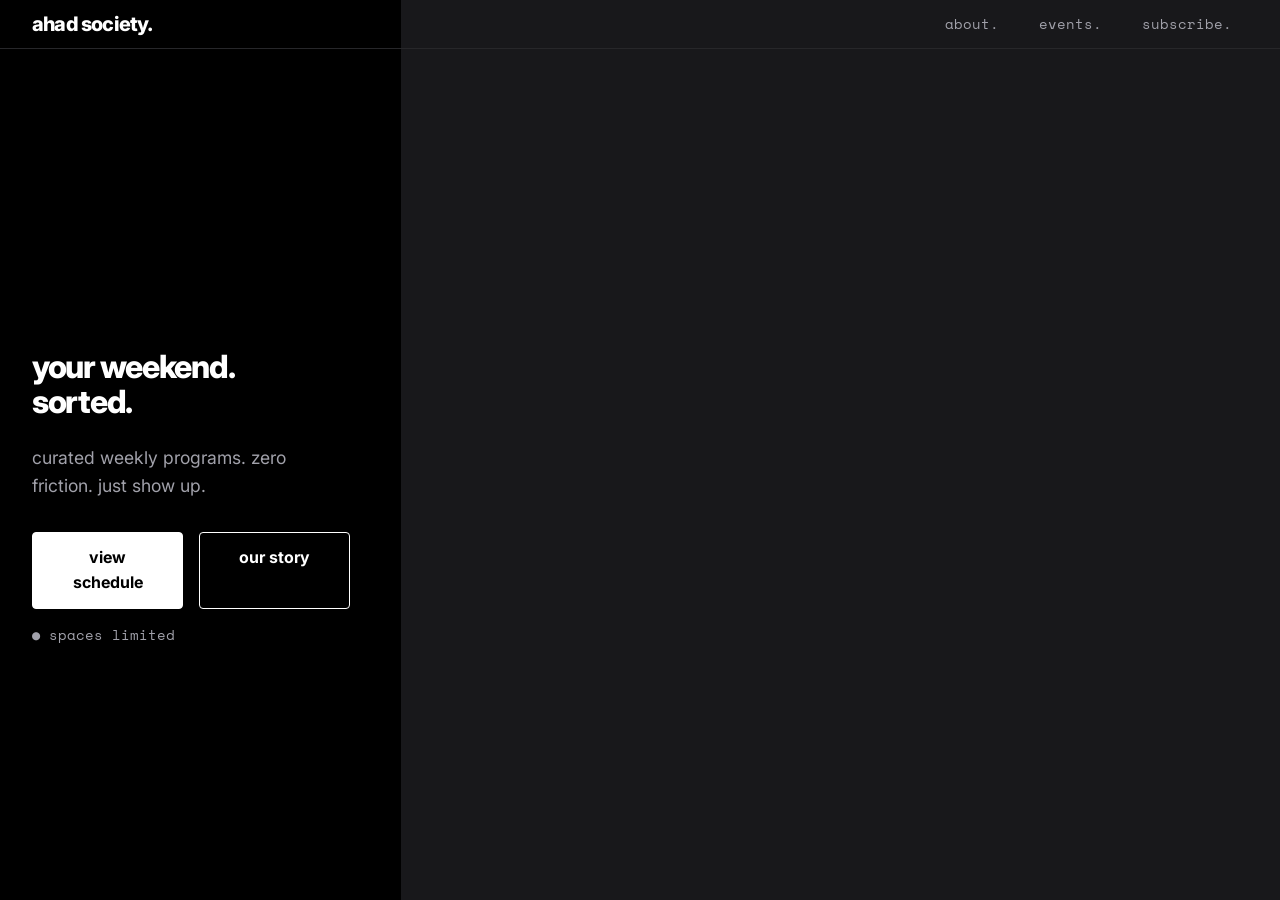
==== index.html @ 98248d1b "Add files via upload" ====
<!DOCTYPE html>
<html lang="en">
<head>
    <meta charset="UTF-8">
    <meta name="viewport" content="width=device-width, initial-scale=1.0">
    <title>ahad society. | your weekend. sorted.</title>
    <link rel="stylesheet" href="style.css">
    <link rel="preconnect" href="https://fonts.googleapis.com">
    <link rel="preconnect" href="https://fonts.gstatic.com" crossorigin>
    <link href="https://fonts.googleapis.com/css2?family=Inter:wght@400;600;800;900&family=Space+Mono&display=swap" rel="stylesheet">
</head>
<body>

    <!-- NAVIGATION -->
    <div class="nav-wrapper">
        <nav class="container">
            <a href="index.html" class="logo">ahad society.</a>
            <div class="nav-links">
                <a href="about.html">about.</a>
                <a href="events.html">events.</a>
                <a href="#">subscribe.</a>
            </div>
        </nav>
    </div>

    <!-- HERO SECTION -->
    <header class="hero fade-in">
        <div class="hero-content">
            <h1>your weekend.<br>sorted.</h1>
            <p class="subtitle">curated weekly programs. zero friction. just show up.</p>
            <div class="cta-actions">
                <div class="btn-group">
                    <a href="events.html" class="btn">view schedule</a>
                    <a href="about.html" class="btn btn-secondary">our story</a>
                </div>
                <span class="status">● spaces limited</span>
            </div>
        </div>

        <div class="hero-video-wrapper">
            <video autoplay loop muted playsinline>
                <source src="media/ahad_sample_hero.mp4" type="video/mp4">
            </video>
        </div>
    </header>

    <script src="script.js"></script>
</body>
</html>
---- style.css ----
/* Buildspace Minimalist Clone Theme - MULTI-PAGE UPDATE */
:root {
    --bg-color: #000000;
    --text-primary: #ffffff;
    --text-secondary: #a1a1aa;
    --accent-bg: #18181b;
    --border-color: #27272a;
}

* {
    margin: 0;
    padding: 0;
    box-sizing: border-box;
}

body {
    background-color: var(--bg-color);
    color: var(--text-primary);
    font-family: 'Inter', sans-serif;
    line-height: 1.6;
    -webkit-font-smoothing: antialiased;
    overflow-x: hidden; 
}

/* Typography */
h1, h2, h3, .logo {
    font-weight: 800;
    letter-spacing: -0.04em;
    text-transform: lowercase;
}

h1 {
    font-size: clamp(2rem, 2.5vw, 3rem); 
    line-height: 1.1;
    margin-bottom: 1.5rem;
}

h2 { font-size: 2rem; margin-bottom: 1rem; }
h3 { font-size: 1.5rem; margin-bottom: 0.5rem; }

p {
    color: var(--text-secondary);
    font-size: 1rem;
    margin-bottom: 1.5rem;
}

.mono-text {
    font-family: 'Space Mono', monospace;
    font-size: 0.9rem;
    color: var(--text-primary);
}

/* Structural Containers */
.container {
    max-width: 1400px;
    margin: 0 auto;
    padding: 0 2rem;
}

/* Sub-page Header */
.page-header {
    margin-top: 10rem;
    margin-bottom: 4rem;
}

.page-header h1 {
    border-bottom: 1px solid var(--border-color);
    padding-bottom: 2rem;
}

/* Floating Navigation */
.nav-wrapper {
    position: absolute;
    top: 0;
    left: 0;
    width: 100%;
    z-index: 50;
}

nav {
    margin-top: 3rem; 
    padding: 0 5% 1.5rem 5%; 
    display: flex;
    justify-content: space-between;
    align-items: center;
    border-bottom: 1px solid var(--border-color);
    background: transparent;
}

.logo {
    color: var(--text-primary);
    text-decoration: none;
    font-size: 1.25rem;
    
    /* ADDED PADDING: Increases clickable area */
    padding: 0.5rem 1rem; 
    
    /* Offset pulls it left so the physical text still aligns perfectly with content below */
    margin-left: -1rem; 
    border-radius: 4px;
    transition: opacity 0.2s ease;
}

.logo:hover {
    opacity: 0.8;
}

.nav-links {
    display: flex;
    /* Reduced gap because the new padding on the links provides natural spacing */
    gap: 0.5rem; 
}

.nav-links a {
    color: var(--text-secondary);
    text-decoration: none;
    font-family: 'Space Mono', monospace;
    font-size: 0.9rem;
    transition: color 0.2s ease, background 0.2s ease;
    
    /* ADDED PADDING: Turns standard text links into button-like hitboxes */
    padding: 0.5rem 1rem; 
    border-radius: 4px;
}

/* Subtle background color reveals the padded area on hover */
.nav-links a:hover, .nav-links a.active {
    color: var(--text-primary);
    background: var(--accent-bg); 
}

/* --- HERO SECTION (Page 1) --- */
.hero {
    display: flex;
    align-items: stretch; 
    justify-content: flex-start;
    width: 100%;
    height: 100vh; 
    gap: 4vw; 
}

.hero-content {
    flex: 1; 
    min-width: 350px; 
    display: flex;
    flex-direction: column;
    justify-content: center;
    align-items: flex-start;
    padding-top: 6rem; 
    padding-left: max(2rem, calc((100vw - 1400px) / 2 + 2rem));
}

.subtitle {
    margin-bottom: 2rem;
    font-size: 1.1rem;
    max-width: 100%;
}

.cta-actions {
    display: flex;
    flex-direction: column;
    align-items: flex-start;
    gap: 1rem;
    width: 100%;
}

.btn-group {
    display: flex;
    gap: 1rem;
    width: 100%;
    max-width: 350px;
}

.btn {
    flex: 1;
    display: inline-block;
    background: var(--text-primary);
    color: var(--bg-color);
    padding: 0.75rem 1.5rem;
    text-decoration: none;
    font-weight: 700;
    border-radius: 4px;
    border: 1px solid var(--text-primary);
    transition: transform 0.2s ease, opacity 0.2s ease, background 0.2s ease;
    text-align: center;
}

.btn-secondary {
    background: transparent;
    color: var(--text-primary);
}

.btn:hover {
    opacity: 0.9;
    transform: translateY(-2px);
}

.btn-secondary:hover {
    background: var(--text-primary);
    color: var(--bg-color);
}

.status {
    font-family: 'Space Mono', monospace;
    font-size: 0.85rem;
    color: var(--text-secondary);
}

/* Local Video Wrapper */
.hero-video-wrapper {
    flex: 3; 
    height: 100%;
    overflow: hidden;
    background: var(--accent-bg);
}

/* HTML5 Video object-fit */
.hero-video-wrapper video {
    width: 100%;
    height: 100%;
    object-fit: cover; 
    pointer-events: none; 
    opacity: 0.9;
}

/* Sections */
section { margin-bottom: 6rem; }

/* Grid Section */
.grid-section {
    display: grid;
    grid-template-columns: repeat(auto-fit, minmax(280px, 1fr));
    gap: 1.5rem;
}

.grid-card {
    background: var(--accent-bg);
    padding: 2rem;
    border-radius: 8px;
    border: 1px solid var(--border-color);
}

.card-icon {
    font-family: 'Space Mono', monospace;
    font-size: 0.85rem;
    margin-bottom: 1rem;
    color: var(--text-primary);
}

/* Terminal & Schedule */
.terminal-window {
    background: #09090b;
    border: 1px solid var(--border-color);
    border-radius: 8px;
    overflow: hidden;
    margin-bottom: 3rem;
}

.terminal-header {
    background: var(--accent-bg);
    padding: 0.75rem 1rem;
    display: flex;
    gap: 0.5rem;
    border-bottom: 1px solid var(--border-color);
}

.dot { width: 10px; height: 10px; border-radius: 50%; }
.dot.red { background: #ef4444; }
.dot.yellow { background: #eab308; }
.dot.green { background: #22c55e; }

.terminal-body {
    padding: 2rem;
    font-family: 'Space Mono', monospace;
}

.terminal-body p {
    color: #10b981;
    margin-bottom: 0.5rem;
    font-size: 0.9rem;
}

/* Planned Events Grid */
.planned-events-grid {
    display: flex;
    flex-direction: column;
    gap: 1rem;
}

.planned-row {
    display: flex;
    justify-content: space-between;
    padding: 1.5rem;
    border: 1px solid var(--border-color);
    border-radius: 8px;
}

/* Footer */
footer {
    border-top: 1px solid var(--border-color);
    padding-top: 2rem;
    display: flex;
    justify-content: space-between;
    font-size: 0.9rem;
    color: var(--text-secondary);
    padding-bottom: 2rem;
    margin-top: 4rem;
}

/* Scroll Animation */
.fade-in {
    opacity: 0;
    transform: translateY(20px);
    transition: opacity 0.6s ease-out, transform 0.6s ease-out;
}
.fade-in.appear {
    opacity: 1;
    transform: translateY(0);
}

/* Responsive */
@media (max-width: 1024px) {
    .hero { flex-direction: column; height: 100vh; gap: 0; }
    .hero-content { width: 100%; min-width: auto; height: auto; padding-top: 8rem; padding-left: 2rem; padding-right: 2rem; }
    .hero-video-wrapper { width: 100%; flex: 1; }
}
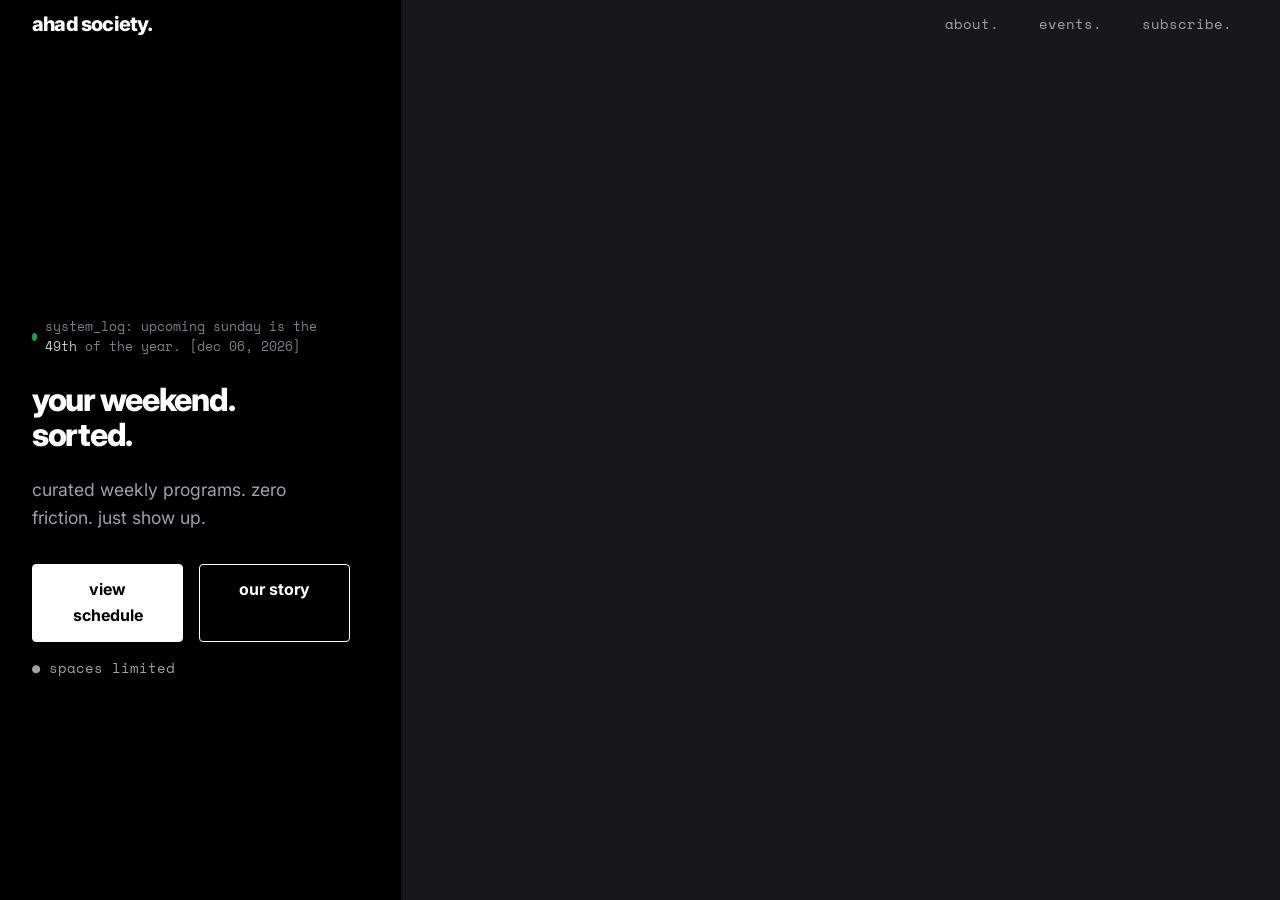
==== commit d32406ab: "added counter and logos" ====
--- a/index.html
+++ b/index.html
@@ -26,8 +26,16 @@
     <!-- HERO SECTION -->
     <header class="hero fade-in">
         <div class="hero-content">
+            
+            <!-- EASTER EGG SUNDAY COUNTER -->
+            <div class="mono-text" style="display: flex; align-items: center; gap: 0.5rem; margin-bottom: 1.5rem; font-size: 0.8rem; color: var(--text-secondary); opacity: 0.8;">
+                <span class="dot green" style="width: 8px; height: 8px;"></span>
+                <span>system_log: upcoming sunday is the <span id="sunday-number" style="color: var(--text-primary);">--</span> of the year. [<span id="sunday-date">calculating...</span>]</span>
+            </div>
+
             <h1>your weekend.<br>sorted.</h1>
             <p class="subtitle">curated weekly programs. zero friction. just show up.</p>
+            
             <div class="cta-actions">
                 <div class="btn-group">
                     <a href="events.html" class="btn">view schedule</a>
--- a/style.css
+++ b/style.css
@@ -83,7 +83,7 @@
     display: flex;
     justify-content: space-between;
     align-items: center;
-    border-bottom: 1px solid var(--border-color);
+    /* border-bottom removed to make the line disappear */
     background: transparent;
 }
 
@@ -91,11 +91,7 @@
     color: var(--text-primary);
     text-decoration: none;
     font-size: 1.25rem;
-    
-    /* ADDED PADDING: Increases clickable area */
     padding: 0.5rem 1rem; 
-    
-    /* Offset pulls it left so the physical text still aligns perfectly with content below */
     margin-left: -1rem; 
     border-radius: 4px;
     transition: opacity 0.2s ease;
@@ -107,8 +103,8 @@
 
 .nav-links {
     display: flex;
-    /* Reduced gap because the new padding on the links provides natural spacing */
     gap: 0.5rem; 
+    flex-wrap: wrap; 
 }
 
 .nav-links a {
@@ -117,13 +113,10 @@
     font-family: 'Space Mono', monospace;
     font-size: 0.9rem;
     transition: color 0.2s ease, background 0.2s ease;
-    
-    /* ADDED PADDING: Turns standard text links into button-like hitboxes */
     padding: 0.5rem 1rem; 
     border-radius: 4px;
 }
 
-/* Subtle background color reveals the padded area on hover */
 .nav-links a:hover, .nav-links a.active {
     color: var(--text-primary);
     background: var(--accent-bg); 
@@ -214,7 +207,6 @@
     background: var(--accent-bg);
 }
 
-/* HTML5 Video object-fit */
 .hero-video-wrapper video {
     width: 100%;
     height: 100%;
@@ -295,6 +287,52 @@
     border-radius: 8px;
 }
 
+/* Past Events Grid & Cards */
+.past-events-grid {
+    display: grid;
+    grid-template-columns: repeat(auto-fit, minmax(300px, 1fr));
+    gap: 1.5rem;
+}
+
+.past-event-card {
+    background: var(--accent-bg);
+    border: 1px solid var(--border-color);
+    border-radius: 8px;
+    overflow: hidden;
+    transition: transform 0.2s ease, border-color 0.2s ease;
+}
+
+.past-event-card:hover {
+    transform: translateY(-4px); 
+    border-color: var(--text-secondary);
+}
+
+.past-event-image {
+    width: 100%;
+    height: 220px;
+    object-fit: cover;
+    filter: grayscale(100%) contrast(110%); 
+    transition: filter 0.4s ease;
+}
+
+.past-event-card:hover .past-event-image {
+    filter: grayscale(0%) contrast(100%); 
+}
+
+.past-event-content {
+    padding: 1.5rem;
+}
+
+.past-event-content h3 {
+    font-size: 1.25rem;
+    margin: 0.5rem 0;
+}
+
+.past-event-content p {
+    margin-bottom: 0;
+    font-size: 0.95rem;
+}
+
 /* Footer */
 footer {
     border-top: 1px solid var(--border-color);
@@ -323,4 +361,5 @@
     .hero { flex-direction: column; height: 100vh; gap: 0; }
     .hero-content { width: 100%; min-width: auto; height: auto; padding-top: 8rem; padding-left: 2rem; padding-right: 2rem; }
     .hero-video-wrapper { width: 100%; flex: 1; }
+    .planned-row { flex-direction: column; gap: 0.5rem; }
 }
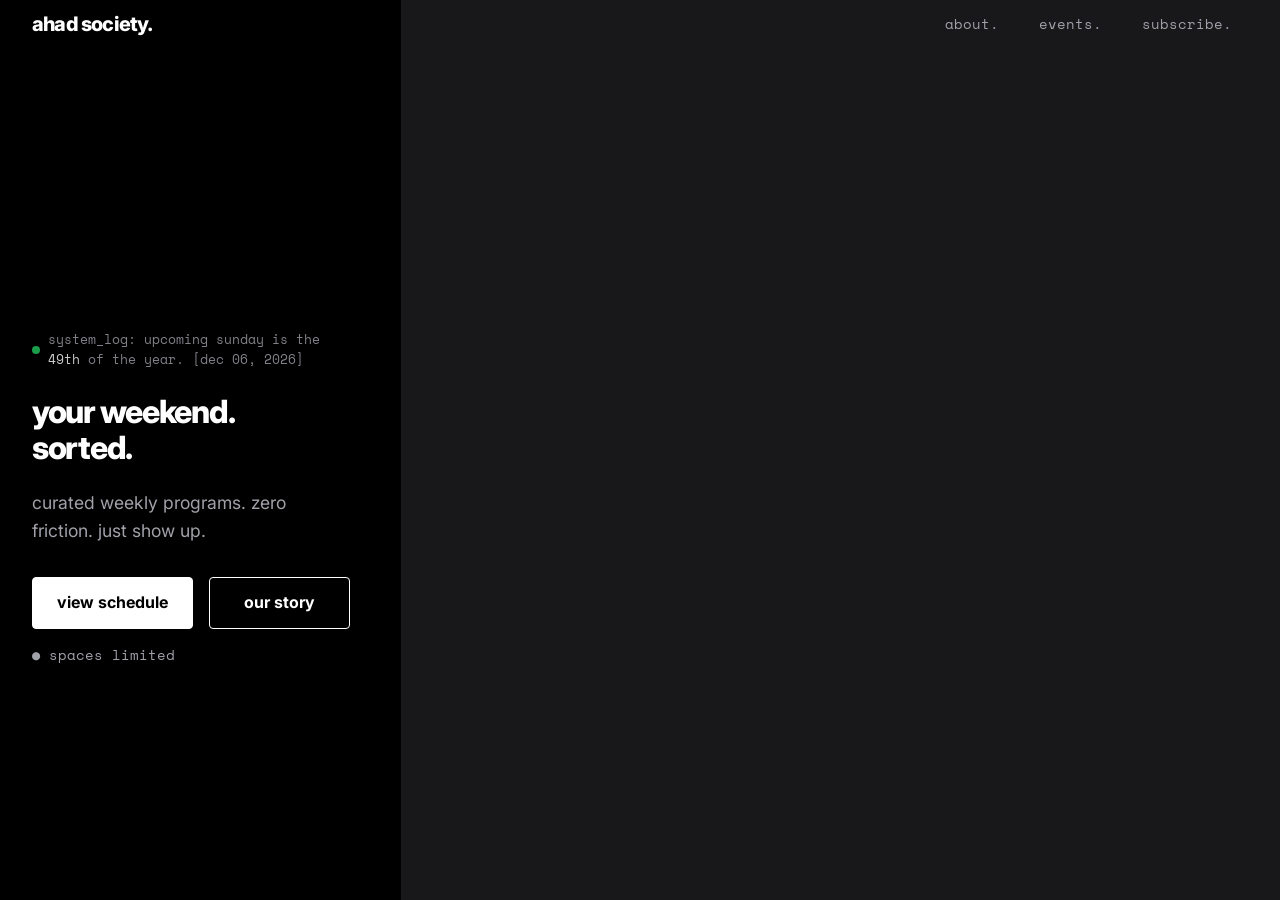
==== commit b0a04f57: "favicon, fixes responsive issues" ====
--- a/index.html
+++ b/index.html
@@ -4,6 +4,11 @@
     <meta charset="UTF-8">
     <meta name="viewport" content="width=device-width, initial-scale=1.0">
     <title>ahad society. | your weekend. sorted.</title>
+    <!-- Favicon Links with Cache-Buster -->
+    <link rel="icon" type="image/png" sizes="192x192" href="media/ahad_favicon.png?v=2">
+    <link rel="icon" type="image/png" sizes="32x32" href="media/ahad_favicon.png?v=2">
+    <link rel="apple-touch-icon" href="media/ahad_favicon.png?v=2">
+    
     <link rel="stylesheet" href="style.css">
     <link rel="preconnect" href="https://fonts.googleapis.com">
     <link rel="preconnect" href="https://fonts.gstatic.com" crossorigin>
@@ -11,7 +16,6 @@
 </head>
 <body>
 
-    <!-- NAVIGATION -->
     <div class="nav-wrapper">
         <nav class="container">
             <a href="index.html" class="logo">ahad society.</a>
@@ -23,13 +27,11 @@
         </nav>
     </div>
 
-    <!-- HERO SECTION -->
     <header class="hero fade-in">
         <div class="hero-content">
-            
-            <!-- EASTER EGG SUNDAY COUNTER -->
+            <!-- Easter Egg Sunday Counter -->
             <div class="mono-text" style="display: flex; align-items: center; gap: 0.5rem; margin-bottom: 1.5rem; font-size: 0.8rem; color: var(--text-secondary); opacity: 0.8;">
-                <span class="dot green" style="width: 8px; height: 8px;"></span>
+                <span class="dot green" style="width: 8px; height: 8px; flex-shrink: 0;"></span>
                 <span>system_log: upcoming sunday is the <span id="sunday-number" style="color: var(--text-primary);">--</span> of the year. [<span id="sunday-date">calculating...</span>]</span>
             </div>
 
--- a/style.css
+++ b/style.css
@@ -83,7 +83,6 @@
     display: flex;
     justify-content: space-between;
     align-items: center;
-    /* border-bottom removed to make the line disappear */
     background: transparent;
 }
 
@@ -166,7 +165,9 @@
 
 .btn {
     flex: 1;
-    display: inline-block;
+    display: flex; /* Updated to Flex */
+    align-items: center; /* Center vertically */
+    justify-content: center; /* Center horizontally */
     background: var(--text-primary);
     color: var(--bg-color);
     padding: 0.75rem 1.5rem;
@@ -176,6 +177,7 @@
     border: 1px solid var(--text-primary);
     transition: transform 0.2s ease, opacity 0.2s ease, background 0.2s ease;
     text-align: center;
+    white-space: nowrap; /* Prevents text from breaking into two lines */
 }
 
 .btn-secondary {
@@ -362,4 +364,21 @@
     .hero-content { width: 100%; min-width: auto; height: auto; padding-top: 8rem; padding-left: 2rem; padding-right: 2rem; }
     .hero-video-wrapper { width: 100%; flex: 1; }
     .planned-row { flex-direction: column; gap: 0.5rem; }
+}
+
+/* --- COLLABORATORS FLOATING ANIMATION --- */
+.floating-brand {
+    animation: float 4s ease-in-out infinite;
+    transition: opacity 0.3s ease;
+}
+
+.floating-brand:hover {
+    opacity: 0.7;
+    cursor: pointer;
+}
+
+@keyframes float {
+    0% { transform: translateY(0px); }
+    50% { transform: translateY(-8px); }
+    100% { transform: translateY(0px); }
 }
